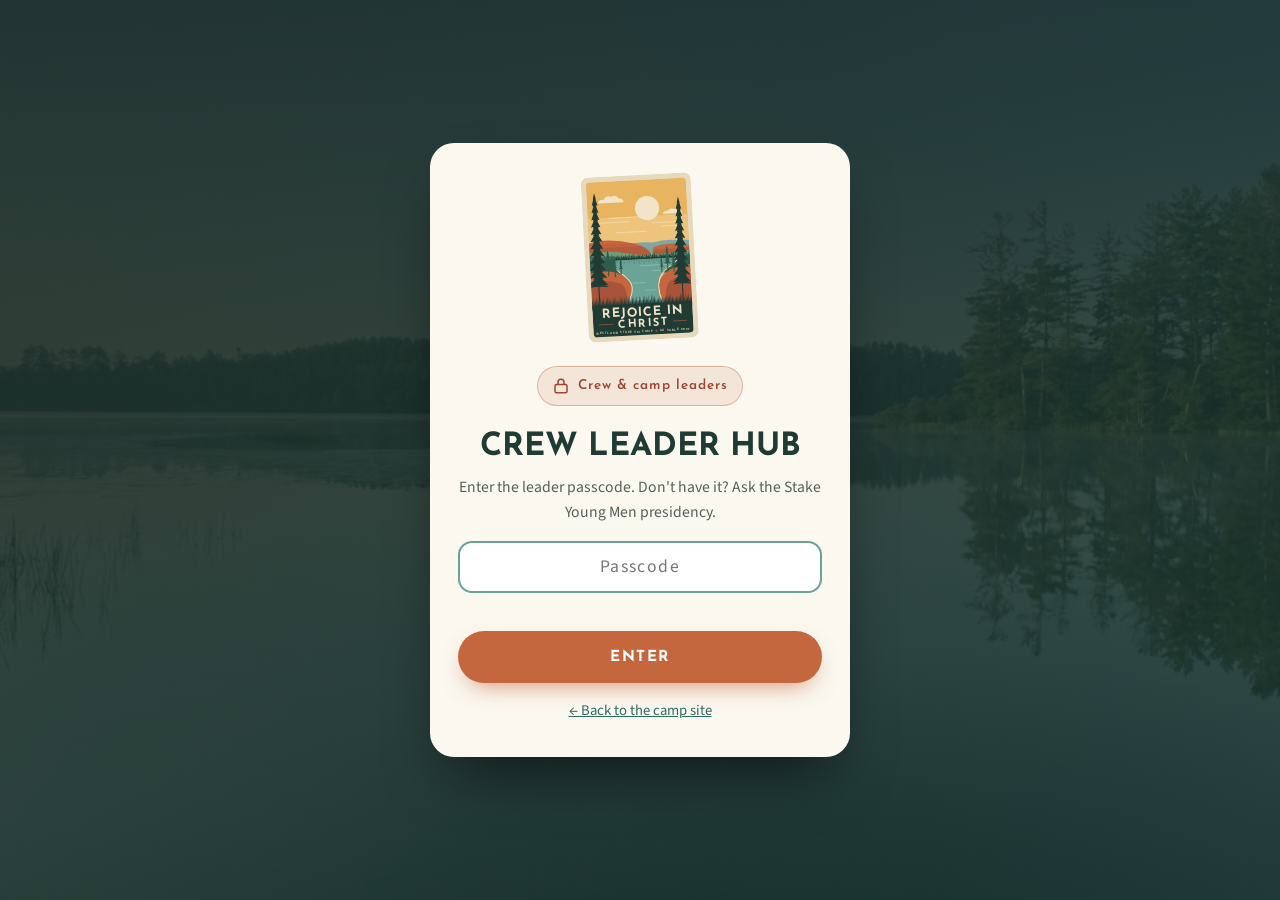
==== leaders.html @ 6565bef3 "Leader Hub: require passcode on every new visit Co-Authored-By: Claude Opus 5.5 <noreply@anthropic.c" ====
<!doctype html>
<html lang="en">
<head>
<meta charset="utf-8">
<meta name="viewport" content="width=device-width, initial-scale=1">
<title>Crew Leader Hub · Westland Stake YM Camp 2027</title>
<meta name="description" content="Crew leader responsibilities, checklists, cash and supply calculator, gear vehicle plan and menu for Westland Stake YM Camp 2027.">
<meta name="robots" content="noindex, nofollow">
<meta name="theme-color" content="#1F3B33">
<link rel="icon" href="assets/img/favicon.svg" type="image/svg+xml">
<link rel="preconnect" href="https://fonts.googleapis.com">
<link rel="preconnect" href="https://fonts.gstatic.com" crossorigin>
<link rel="stylesheet" href="https://fonts.googleapis.com/css2?family=Josefin+Sans:wght@600;700&family=Source+Sans+3:ital,wght@0,400;0,600;0,700;1,400&display=swap">
<script>
/* Leader Hub passcode: keeps casual visitors out. Not real security; private records live in Google. */
try{ localStorage.removeItem('ymcamp27:hub'); if(sessionStorage.getItem('ymcamp27:hub')!=='ok') document.documentElement.classList.add('locked'); }catch(e){ document.documentElement.classList.add('locked'); }
</script>
<link rel="stylesheet" href="assets/css/site.css">
</head>
<body class="page-leaders">
<svg width="0" height="0" style="position:absolute" aria-hidden="true">
<defs>
<symbol id="i-sun" viewBox="0 0 24 24" fill="none" stroke="currentColor" stroke-width="2" stroke-linecap="round"><circle cx="12" cy="12" r="4.5"/><path d="M12 2v2.5M12 19.5V22M2 12h2.5M19.5 12H22M4.9 4.9l1.8 1.8M17.3 17.3l1.8 1.8M4.9 19.1l1.8-1.8M17.3 6.7l1.8-1.8"/></symbol>
<symbol id="i-vest" viewBox="0 0 24 24" fill="none" stroke="currentColor" stroke-width="2" stroke-linejoin="round"><path d="M8 3h2.5l1.5 3 1.5-3H16l3 4v13a1 1 0 0 1-1 1h-5V9L12 7l-1 2v12H6a1 1 0 0 1-1-1V7z"/><path d="M5 13h6M13 13h6"/></symbol>
<symbol id="i-drop" viewBox="0 0 24 24" fill="none" stroke="currentColor" stroke-width="2" stroke-linejoin="round"><path d="M12 3s6.5 7 6.5 11.5a6.5 6.5 0 0 1-13 0C5.5 10 12 3 12 3z"/></symbol>
<symbol id="i-plus" viewBox="0 0 24 24" fill="none" stroke="currentColor" stroke-width="2" stroke-linejoin="round"><rect x="3" y="6" width="18" height="14" rx="2"/><path d="M9 6V4h6v2M12 10v6M9 13h6"/></symbol>
<symbol id="i-paw" viewBox="0 0 24 24" fill="none" stroke="currentColor" stroke-width="2"><ellipse cx="12" cy="15.5" rx="4.5" ry="3.8"/><circle cx="6" cy="10" r="1.8"/><circle cx="9.5" cy="6.5" r="1.8"/><circle cx="14.5" cy="6.5" r="1.8"/><circle cx="18" cy="10" r="1.8"/></symbol>
<symbol id="i-hand" viewBox="0 0 24 24" fill="none" stroke="currentColor" stroke-width="2" stroke-linecap="round" stroke-linejoin="round"><path d="M8 13V5.5a1.5 1.5 0 0 1 3 0V11M11 10V4.5a1.5 1.5 0 0 1 3 0V11M14 10.5V6a1.5 1.5 0 0 1 3 0v8a7 7 0 0 1-7 7h-.5A5.5 5.5 0 0 1 5 17.6L3.6 14a1.5 1.5 0 0 1 2.6-1.4L8 15"/></symbol>
<symbol id="i-signal" viewBox="0 0 24 24" fill="none" stroke="currentColor" stroke-width="2" stroke-linecap="round"><path d="M5 19v-3M10 19v-6M15 19v-9M20 19V7"/></symbol>
<symbol id="i-tent" viewBox="0 0 24 24" fill="none" stroke="currentColor" stroke-width="2" stroke-linejoin="round" stroke-linecap="round"><path d="M3 20 12 4l9 16zM12 4v16M9 20l3-6 3 6M2 20h20"/></symbol>
<symbol id="i-canoe" viewBox="0 0 24 24" fill="none" stroke="currentColor" stroke-width="2" stroke-linejoin="round" stroke-linecap="round"><path d="M2 13c3 3 17 3 20 0-2 4-18 4-20 0zM15 4l-5 12M9 18l-1.5 2"/></symbol>
<symbol id="i-map" viewBox="0 0 24 24" fill="none" stroke="currentColor" stroke-width="2" stroke-linejoin="round"><path d="M9 4 3 6v14l6-2 6 2 6-2V4l-6 2zM9 4v14M15 6v14"/></symbol>
<symbol id="i-lock" viewBox="0 0 24 24" fill="none" stroke="currentColor" stroke-width="2" stroke-linejoin="round"><rect x="4" y="10" width="16" height="11" rx="2"/><path d="M8 10V7a4 4 0 0 1 8 0v3"/></symbol>
<symbol id="i-sheet" viewBox="0 0 24 24" fill="none" stroke="currentColor" stroke-width="2" stroke-linejoin="round"><rect x="4" y="3" width="16" height="18" rx="2"/><path d="M4 9h16M4 15h16M10 9v12"/></symbol>
<symbol id="i-folder" viewBox="0 0 24 24" fill="none" stroke="currentColor" stroke-width="2" stroke-linejoin="round"><path d="M3 6a1 1 0 0 1 1-1h5l2 2h9a1 1 0 0 1 1 1v10a1 1 0 0 1-1 1H4a1 1 0 0 1-1-1z"/><path d="M12 11v5M9.5 13.5h5"/></symbol>
<symbol id="i-cash" viewBox="0 0 24 24" fill="none" stroke="currentColor" stroke-width="2" stroke-linejoin="round"><rect x="2" y="6" width="20" height="12" rx="2"/><circle cx="12" cy="12" r="2.6"/><path d="M6 9v.01M18 15v.01" stroke-linecap="round"/></symbol>
<symbol id="i-truck" viewBox="0 0 24 24" fill="none" stroke="currentColor" stroke-width="2" stroke-linejoin="round"><path d="M2 6h12v10H2zM14 10h4l3 3v3h-7z"/><circle cx="6" cy="18" r="2"/><circle cx="17" cy="18" r="2"/></symbol>
<symbol id="i-pot" viewBox="0 0 24 24" fill="none" stroke="currentColor" stroke-width="2" stroke-linejoin="round" stroke-linecap="round"><path d="M4 10h16v6a4 4 0 0 1-4 4H8a4 4 0 0 1-4-4zM2 10h2M20 10h2M9 6c0-1 1-1 1-2M14 6c0-1 1-1 1-2"/></symbol>
<symbol id="i-users" viewBox="0 0 24 24" fill="none" stroke="currentColor" stroke-width="2" stroke-linecap="round"><circle cx="9" cy="8" r="3.5"/><path d="M2.5 20a6.5 6.5 0 0 1 13 0"/><circle cx="17" cy="9" r="2.5"/><path d="M17 14a5 5 0 0 1 4.5 5"/></symbol>
<symbol id="i-pen" viewBox="0 0 24 24" fill="none" stroke="currentColor" stroke-width="2" stroke-linejoin="round" stroke-linecap="round"><path d="M14 4l6 6-11 11H3v-6z"/><path d="M12 6l6 6"/></symbol>
<symbol id="i-car" viewBox="0 0 24 24" fill="none" stroke="currentColor" stroke-width="2" stroke-linejoin="round"><path d="M3 15v-3l2-5h14l2 5v3z"/><path d="M3 15v3h3v-3M18 15v3h3v-3M3 12h18"/></symbol>
<symbol id="i-fire" viewBox="0 0 24 24" fill="none" stroke="currentColor" stroke-width="2" stroke-linejoin="round" stroke-linecap="round"><path d="M12 3c1 3 5 5 5 10a5 5 0 0 1-10 0c0-2 1-3.5 2-4.5 0 2 1 3 2 3 0-3-1-5 1-8.5zM4 21h16"/></symbol>
<symbol id="i-book" viewBox="0 0 24 24" fill="none" stroke="currentColor" stroke-width="2" stroke-linejoin="round"><path d="M12 6c-2-1.5-5-2-8-2v14c3 0 6 .5 8 2 2-1.5 5-2 8-2V4c-3 0-6 .5-8 2zM12 6v14"/></symbol>
<symbol id="i-ext" viewBox="0 0 24 24" fill="none" stroke="currentColor" stroke-width="2" stroke-linecap="round" stroke-linejoin="round"><path d="M14 4h6v6M20 4l-9 9M18 14v5a1 1 0 0 1-1 1H5a1 1 0 0 1-1-1V7a1 1 0 0 1 1-1h5"/></symbol>
<symbol id="i-menu" viewBox="0 0 24 24" fill="none" stroke="currentColor" stroke-width="2.2" stroke-linecap="round"><path d="M4 7h16M4 12h16M4 17h16"/></symbol>
<symbol id="i-badge" viewBox="0 0 48 48"><circle cx="24" cy="24" r="23" fill="#E8B460"/><circle cx="24" cy="18" r="7" fill="#F2E4C8"/><path d="M1 27q12-5 23 0t23 0v4H1z" fill="#C4673F"/><path d="M1 30h46v18H1z" fill="#2F5D4C"/><path d="M8 36q16-6 32 0" stroke="#6BA397" stroke-width="3" fill="none"/><path d="M12 22l4 10h-8zM36 20l5 12h-10z" fill="#1F3B33"/><circle cx="24" cy="24" r="22.5" fill="none" stroke="#F2E4C8" stroke-width="1.5"/></symbol>
</defs>
</svg>

<div class="gate" id="gate" role="dialog" aria-modal="true" aria-labelledby="gateTitle">
  <form class="gate-card" id="gateForm">
    <div class="gate-poster" data-poster="assets/img/poster.svg"></div>
    <div class="lock-badge"><svg width="18" height="18" aria-hidden="true"><use href="#i-lock"/></svg> Crew &amp; camp leaders</div>
    <h1 id="gateTitle">Crew Leader Hub</h1>
    <p>Enter the leader passcode. Don't have it? Ask the Stake Young Men presidency.</p>
    <label for="gatePass" class="sr">Passcode</label>
    <input id="gatePass" type="password" autocomplete="current-password" placeholder="Passcode" required>
    <p class="gate-err" id="gateErr" role="alert"></p>
    <button class="btn btn-rust" type="submit">Enter</button>
    <a class="gate-back" href="index.html">← Back to the camp site</a>
  </form>
</div>
<a class="skip" href="#main">Skip to content</a>

<header class="nav">
  <div class="wrap">
    <a class="brand" href="index.html" aria-label="Back to the main camp site">
      <svg class="badge" aria-hidden="true"><use href="#i-badge"/></svg>
      <span>Crew Leader Hub<small>YM Camp 2027</small></span>
    </a>
    <button class="menu-btn" aria-label="Open menu" aria-expanded="false" aria-controls="navlinks"><svg width="26" height="26" aria-hidden="true"><use href="#i-menu"/></svg></button>
    <ul class="nav-links" id="navlinks">
      <li><a href="index.html">Main site</a></li>
      <li><a href="index.html#river">Itinerary</a></li>
      <li><a class="cta" href="#records">Private records</a></li>
    </ul>
  </div>
</header>

<main id="main">
<section class="lead-hero">
  <div class="wrap">
    <div class="lock-badge"><svg width="18" height="18" aria-hidden="true"><use href="#i-lock"/></svg> For crew &amp; camp leaders</div>
    <h1><span>Westland Stake YM Camp 2027</span>Crew Leader Hub</h1>
    <p>The Stake Young Men presidency can't run logistics for the whole trip, so each crew handles its own. Everything you need to get your crew from the ward building to McKinley Landing and home again.</p>
    <div class="btns" style="margin-top:24px">
      <a class="btn btn-rust" href="#records">Open registrations &amp; forms</a>
      <a class="btn btn-ghost" href="#calc">Crew calculator</a>
    </div>
  </div>
</section>

<nav class="subnav" aria-label="Leader hub sections">
  <ul>
    <li><a href="#records">Records</a></li>
    <li><a href="#checklist">Checklist</a></li>
    <li><a href="#calc">Cash &amp; supplies</a></li>
    <li><a href="#driver">Gear vehicle</a></li>
    <li><a href="#menu">Menu</a></li>
    <li><a href="#leadsafety">Safety</a></li>
    <li><a href="#reimburse">Reimbursement</a></li>
    <li><a href="#open">Open items</a></li>
  </ul>
</nav>

<!-- PRIVATE RECORDS -->
<section id="records">
  <div class="wrap">
    <div class="sec-head reveal">
      <div><div class="eyebrow">Leaders only</div><h2>Registrations &amp; forms</h2></div>
      <p class="lede">These open in Google, not on this website. Only leaders who've been given access with their Google account can open them. Anyone else just sees "Request access."</p>
    </div>
    <div class="vault">
      <div class="vault-item reveal">
        <div class="ico"><svg aria-hidden="true"><use href="#i-sheet"/></svg></div>
        <h3>Registration responses</h3>
        <p>Every family's answers: roster, contacts, allergies, medications, swimming ability, gear needs. Filter by ward for your crew.</p>
        <div class="lockline"><svg width="16" height="16" aria-hidden="true"><use href="#i-lock"/></svg> Google Sheet · leaders only</div>
        <a class="btn btn-pine" data-link="responsesSheet" data-pending="Sheet link coming"><span class="lbl">Open responses</span></a>
      </div>
      <div class="vault-item reveal d1">
        <div class="ico"><svg aria-hidden="true"><use href="#i-folder"/></svg></div>
        <h3>Permission &amp; medical forms</h3>
        <p>Photos of each signed Permission and Medical Release Form. Parents email them in, and they're saved here. Drivers should carry copies for their crew.</p>
        <div class="lockline"><svg width="16" height="16" aria-hidden="true"><use href="#i-lock"/></svg> Google Drive folder · leaders only</div>
        <a class="btn btn-pine" data-link="formsFolder" data-pending="Folder link coming"><span class="lbl">Open forms folder</span></a>
      </div>
      <div class="vault-item reveal d2">
        <div class="ico"><svg aria-hidden="true"><use href="#i-users"/></svg></div>
        <h3>Volunteer sign-ups</h3>
        <p>Adults who've offered to help: drivers, gear vehicles and support at camp.</p>
        <div class="lockline"><svg width="16" height="16" aria-hidden="true"><use href="#i-lock"/></svg> Google Sheet · leaders only</div>
        <a class="btn btn-pine" data-link="volunteerSheet" data-pending="Link coming"><span class="lbl">Open volunteers</span></a>
      </div>
    </div>
    <div class="privacy-note reveal">
      <svg aria-hidden="true"><use href="#i-lock"/></svg>
      <div><strong>Keep it private.</strong> Don't download, forward or screenshot medical information outside the leader group. Print copies only for the trip, keep them with the crew's first aid kit, and return them after camp. All responses and uploads are deleted after camp.</div>
    </div>
  </div>
</section>

<!-- CHECKLIST -->
<section class="bg-paper" id="checklist">
  <div class="wrap">
    <div class="sec-head reveal">
      <div><div class="eyebrow">Your job</div><h2>Crew leader checklist</h2></div>
      <p class="lede">Check items off as your crew gets ready. Your progress saves on this device.</p>
    </div>
    <div class="pack-top reveal">
      <div class="progress" aria-hidden="true"><i data-progress="lead"></i></div>
      <span class="pack-count" data-progress-count="lead" aria-live="polite"></span>
      <button class="btn btn-line" data-reset="lead" style="min-height:44px">Reset</button>
      <button class="btn btn-pine print-btn" data-print style="min-height:44px">Print</button>
    </div>
    <div class="grid g2" data-checklist="lead" data-word="done">
      <div class="card reveal">
        <div class="phase"><h3>Roster &amp; forms <em>Before camp</em></h3>
        <ul class="check-list">
          <li><label><input type="checkbox" value="roster"><span>Find out who's going from your crew</span></label></li>
          <li><label><input type="checkbox" value="register"><span>Every young man completes online registration <small>deadline <span class="tbd">TBD</span></small></span></label></li>
          <li><label><input type="checkbox" value="permission"><span>Every signed permission &amp; medical form is in</span></label></li>
          <li><label><input type="checkbox" value="meds"><span>Know every young man's medications, allergies and dietary needs</span></label></li>
        </ul></div>
        <div class="phase"><h3>Rides &amp; gear <em>Before camp</em></h3>
        <ul class="check-list">
          <li><label><input type="checkbox" value="rides"><span>Rides arranged <strong>to camp and home again</strong> for every young man</span></label></li>
          <li><label><input type="checkbox" value="packing"><span>Every young man has the packing list, incl. water bottle and small dry bag</span></label></li>
          <li><label><input type="checkbox" value="shortgear"><span>Help anyone short on gear get what he needs</span></label></li>
          <li><label><input type="checkbox" value="bags"><span>Contractor bags (2 per person per river day) and zip ties <small>required, even with a gear vehicle</small></span></label></li>
          <li><label><input type="checkbox" value="vehicle"><span>Decide on a gear vehicle, driver and driver rotation <span class="opt">Optional</span></span></label></li>
        </ul></div>
      </div>
      <div class="card reveal d1">
        <div class="phase"><h3>Food &amp; money <em>Before camp</em></h3>
        <ul class="check-list">
          <li><label><input type="checkbox" value="menu"><span>Adapt the recommended menu for your crew's allergies</span></label></li>
          <li><label><input type="checkbox" value="food"><span>Buy food; bring coolers, ice, stoves and cooking gear</span></label></li>
          <li><label><input type="checkbox" value="cash"><span>Withdraw cash in $20 bills for campsites and pizza</span></label></li>
          <li><label><input type="checkbox" value="envelope"><span>Print the campsite reimbursement form; bring a waterproof receipt envelope</span></label></li>
          <li><label><input type="checkbox" value="devos"><span>Prepare crew devotionals and activities</span></label></li>
        </ul></div>
        <div class="phase"><h3>On the river <em>At camp</em></h3>
        <ul class="check-list">
          <li><label><input type="checkbox" value="leadlast"><span>Assign a lead canoe and a last canoe (with an adult)</span></label></li>
          <li><label><input type="checkbox" value="sites"><span>Reserve, register and pay for campsites at each stop</span></label></li>
          <li><label><input type="checkbox" value="sunscreen"><span>Sunscreen out at breakfast and lunch, every day</span></label></li>
          <li><label><input type="checkbox" value="pizza"><span>Thursday: order your crew's pizza in Mio and arrange pickup</span></label></li>
          <li><label><input type="checkbox" value="water"><span>Friday: fill water jugs at Mio (~1 gal per person)</span></label></li>
          <li><label><input type="checkbox" value="food-night"><span>Secure all food every night</span></label></li>
        </ul></div>
      </div>
      <div class="card reveal" style="grid-column:1/-1">
        <h3>Crew leader packing additions</h3>
        <ul class="check-list cols" style="columns:2;column-gap:32px">
          <li><label><input type="checkbox" value="p-cash"><span>$20 bills for campsites and pizza</span></label></li>
          <li><label><input type="checkbox" value="p-bags"><span>Contractor bags and zip ties for the whole crew</span></label></li>
          <li><label><input type="checkbox" value="p-form"><span>Printed campsite reimbursement form</span></label></li>
          <li><label><input type="checkbox" value="p-env"><span>Receipt envelope in a zip-lock</span></label></li>
          <li><label><input type="checkbox" value="p-fak"><span>Crew first aid kit (extra athletic tape)</span></label></li>
          <li><label><input type="checkbox" value="p-sun"><span>Crew sunscreen</span></label></li>
          <li><label><input type="checkbox" value="p-copies"><span>Copies of medical &amp; permission forms</span></label></li>
          <li><label><input type="checkbox" value="p-map"><span>1–2 Au Sable map guidebooks</span></label></li>
          <li><label><input type="checkbox" value="p-jugs"><span>Water jugs (~1 gal per person for the last night)</span></label></li>
          <li><label><input type="checkbox" value="p-tp"><span>Extra toilet paper and a small shovel</span></label></li>
          <li><label><input type="checkbox" value="p-cord"><span>50+ ft of paracord for tying up canoes</span></label></li>
          <li><label><input type="checkbox" value="p-trash"><span>Kitchen trash bags</span></label></li>
        </ul>
      </div>
    </div>
  </div>
</section>

<!-- CALCULATOR -->
<section id="calc">
  <div class="wrap">
    <div class="sec-head reveal">
      <div><div class="eyebrow">Plan your crew</div><h2>Cash &amp; supply calculator</h2></div>
      <p class="lede">Campsites are <strong>$20 per site per night, cash only</strong>, up to 8 people per site, for 4 nights. The Mio pizza place is believed to be cash only too.</p>
    </div>
    <div class="calc reveal">
      <div class="calc-input">
        <label for="crewSize">Crew size (youth + adults)</label>
        <div class="big" id="crewBig" aria-hidden="true">16</div>
        <input type="range" id="crewSize" min="2" max="40" value="16">
        <div class="stepper"><button data-step="-1" aria-label="One fewer person">−</button><button data-step="1" aria-label="One more person">+</button></div>
        <table class="cash-table" id="cashTable" style="margin-top:22px;color:var(--cream)">
          <tr data-max="8"><td>1–8 people</td><td>1 site</td><td>$80</td></tr>
          <tr data-max="16"><td>9–16</td><td>2 sites</td><td>$160</td></tr>
          <tr data-max="24"><td>17–24</td><td>3 sites</td><td>$240</td></tr>
          <tr data-max="32"><td>25–32</td><td>4 sites</td><td>$320</td></tr>
          <tr data-max="40"><td>33–40</td><td>5 sites</td><td>$400</td></tr>
        </table>
      </div>
      <div class="calc-out" aria-live="polite">
        <div class="out"><b id="o-camp">$160</b><span>Campsite cash, 4 nights (<span id="o-sites">2</span> sites a night) · <span id="o-bills"></span></span></div>
        <div class="out"><b id="o-pizza-cash">$80–$120</b><span>Thursday pizza: about <span id="o-pizza"></span> at $10–15 each (1 large per 2 people)</span></div>
        <div class="out wide"><b id="o-total">$240–$280</b><span>Total cash to bring. Saturday fast food is paid by the crew leader and reimbursed.</span></div>
        <div class="out"><b id="o-bags">160</b><span>Contractor bags (2 per person × 5 river days), plus zip ties</span></div>
        <div class="out"><b id="o-water">16 gal</b><span>Water to carry from Mio on Friday: <span id="o-jugs"></span></span></div>
        <div class="out"><b id="o-sand">96</b><span>Deli sandwiches, Wed–Fri lunches (2 per person per day)</span></div>
        <div class="out"><b id="o-dogs">48</b><span>Hot dogs for Tuesday dinner (3 per person)</span></div>
        <div class="out"><b id="o-mac">11</b><span>Boxes of mac &amp; cheese for Wednesday (2 per 3 people)</span></div>
        <div class="out"><b id="o-stew">12</b><span>Cans of beef stew for Friday (3 per 4 people)</span></div>
      </div>
    </div>
  </div>
</section>

<!-- DRIVER -->
<section class="bg-pine" id="driver">
  <div class="wrap">
    <div class="sec-head reveal">
      <div><div class="eyebrow">Optional</div><h2>Gear vehicle &amp; driver</h2></div>
      <p class="lede">A crew may send a truck, trailer or large vehicle with its gear. You provide your own driver. Without one, gear rides in the canoes, and that's fine.</p>
    </div>
    <ol class="timeline-driver" style="padding:0;margin:0">
      <li class="reveal"><b>After launch</b>Load the gear and drive straight to tonight's campground.</li>
      <li class="reveal d1"><b>Hold the sites</b>Register, pay cash, and set up a tent or dining fly on each site.</li>
      <li class="reveal d2"><b>Midday</b>Drive back upriver to the lunch spot and meet the crew.</li>
      <li class="reveal d3"><b>Afternoon</b>Run into Grayling or Mio for ice, food and supplies.</li>
      <li class="reveal"><b>Evening</b>Meet the crew at camp with the gear.</li>
    </ol>
    <div class="rotation reveal">
      <div class="shift"><b style="color:var(--gold-2);font-family:var(--display);letter-spacing:.06em">MORNING DRIVER</b><br>Moves gear, reserves and holds the campsite, meets the crew at lunch.</div>
      <div class="swap">⇄<br>SWAP AT LUNCH</div>
      <div class="shift"><b style="color:var(--gold-2);font-family:var(--display);letter-spacing:.06em">AFTERNOON DRIVER</b><br>Handles ice and supply runs, meets the crew at camp.</div>
    </div>
    <div class="grid g2" style="margin-top:24px">
      <div class="card reveal"><h3>Take turns</h3><p>No one needs to spend four days in the car. Rotate half-day shifts so every adult gets plenty of river time. Set the rotation before camp so everyone knows his shifts.</p></div>
      <div class="card reveal d1"><h3>Driver carries</h3><p>Campsite cash and the reimbursement form/envelope (if the crew leader isn't driving), copies of medical &amp; permission forms, a first aid kit, a charged phone and charger, and the day's lunch spot and campground.</p></div>
      <div class="card rust reveal" style="grid-column:1/-1"><h3>The crew's way off the river</h3><p>If anyone is injured, sick or has an emergency, the driver helps get him off the river and to safety, whether that's the hospital in Grayling or resting in the vehicle. <strong>Two-adult plan when transporting a young man:</strong> <span class="tbd">TBD</span> · <strong>Crews without a vehicle:</strong> emergency transport plan <span class="tbd">TBD</span></p></div>
    </div>
  </div>
</section>

<!-- MENU -->
<section id="menu">
  <div class="wrap">
    <div class="sec-head reveal">
      <div><div class="eyebrow">Feed the crew</div><h2>Recommended menu</h2></div>
      <p class="lede">A starting point. Adjust for your crew's allergies and tastes. Paper plates are fine; every campground has trash cans.</p>
    </div>
    <div class="table-scroll reveal">
      <table class="menu">
        <thead><tr><th></th><th>Tue 7/27<small>Keystone</small></th><th>Wed 7/28<small>Rainbow Bend</small></th><th>Thu 7/29<small>Mio</small></th><th>Fri 7/30<small>Meadow Springs</small></th><th>Sat 7/31<small>Head home</small></th></tr></thead>
        <tbody>
          <tr><th>Breakfast</th><td>At home</td><td>Oatmeal / granola</td><td>Bagels &amp; muffins</td><td>Oatmeal / granola</td><td>Leftovers</td></tr>
          <tr><th>Lunch</th><td>Sack lunch from home</td><td>Deli sandwiches</td><td>Deli sandwiches</td><td>Deli sandwiches</td><td>Fast food on the drive home</td></tr>
          <tr><th>Dinner</th><td>Roasted hot dogs (s'mores optional)</td><td>Mac &amp; cheese with smoked sausage</td><td>Pizza from Mio (cash, $10–15/pizza)</td><td>Beef stew &amp; mashed potatoes</td><td>Home</td></tr>
          <tr><th>Snacks</th><td colspan="5">Oranges, granola bars, trail mix, electrolyte packets</td></tr>
        </tbody>
      </table>
    </div>
    <div class="btns reveal" style="margin-top:20px">
      <a class="btn btn-line" data-link="shoppingList" data-pending="Full shopping list"><span class="lbl">Full shopping list &amp; allergy swaps</span></a>
    </div>
  </div>
</section>

<!-- SAFETY FOR LEADERS -->
<section class="bg-paper" id="leadsafety">
  <div class="wrap">
    <div class="sec-head reveal">
      <div><div class="eyebrow">Keep everyone safe</div><h2>Leader safety notes</h2></div>
      <p class="lede">The full river safety guide for families is on the <a href="index.html#safety">main site</a>. These are the leader-specific pieces.</p>
    </div>
    <div class="grid g3">
      <div class="card reveal"><div class="ico"><svg aria-hidden="true"><use href="#i-canoe"/></svg></div><h3>Lead canoe</h3><p>Experienced navigators who know every stop. Never passed. Signals every canoe in at each stop. <strong>Carries a map (required).</strong></p></div>
      <div class="card rust reveal d1"><div class="ico"><svg aria-hidden="true"><use href="#i-vest"/></svg></div><h3>Last canoe</h3><p>The most experienced paddlers, with <strong>at least one adult</strong>. No one ever behind it. Helps anyone stuck or tipped; calls for help if needed. Map recommended.</p></div>
      <div class="card reveal d2"><div class="ico"><svg aria-hidden="true"><use href="#i-canoe"/></svg></div><h3>Loading canoes</h3><p>1–2 per canoe is best. Waterproof every load. Clip in small items, but <strong>leave big bags loose</strong>. Sealed bags float, and tied-in gear makes a tipped canoe hard to right.</p></div>
      <div class="card reveal"><div class="ico"><svg aria-hidden="true"><use href="#i-paw"/></svg></div><h3>Food at night</h3><p>Lock food in a vehicle if you can; otherwise use closed, secure containers. Crews without a vehicle: plan ahead (another crew's vehicle, lockable bins, or a bear hang). Plan <span class="tbd">TBD</span></p></div>
      <div class="card reveal d1"><div class="ico"><svg aria-hidden="true"><use href="#i-plus"/></svg></div><h3>Medical</h3><p>Know every young man's medications. Crew first aid kit with extra athletic tape. Hospital in Grayling. If a young man must go home and there aren't enough leaders to drive, parents are asked to pick him up (~3 hrs).</p></div>
      <div class="card reveal d2"><div class="ico"><svg aria-hidden="true"><use href="#i-signal"/></svg></div><h3>Communication</h3><p>Cell service at most campgrounds; a short drive usually finds it. At least one satellite communicator. Who carries it: <span class="tbd">TBD</span></p></div>
    </div>
    <div class="guide-band reveal">
      <a data-link="mapGuidebook" class="guide-cover"><img src="assets/img/guidebook-cover.jpg" alt="Cover of A Map Guidebook to the Au Sable River by Wild Water Maps" loading="lazy" width="250" height="400"></a>
      <div>
        <div class="eyebrow">Required for the lead canoe</div>
        <h3>A Map Guidebook to the Au Sable River</h3>
        <p>Each crew needs at least one copy, ideally two: one in the lead canoe (required) and one in the last canoe (recommended). Waterproof and tear-resistant, with river mileage, access points and campsites marked.</p>
        <p class="reimb-note"><svg width="18" height="18" aria-hidden="true"><use href="#i-cash"/></svg> <span><strong>Reimbursable:</strong> one book per crew. Keep the receipt and submit it through the stake's online reimbursement process.</span></p>
        <a data-link="mapGuidebook" class="btn btn-pine" style="min-height:48px"><span class="lbl">Get the guidebook</span></a>
      </div>
    </div>
  </div>
</section>

<!-- REIMBURSEMENT -->
<section id="reimburse">
  <div class="wrap">
    <div class="sec-head reveal">
      <div><div class="eyebrow">Get paid back</div><h2>Paying &amp; reimbursement</h2></div>
      <p class="lede">Crew leaders pay for campsites, Thursday pizza and Saturday fast food. The stake reimburses you. Put every receipt in your envelope as you go.</p>
    </div>
    <div class="grid g2">
      <div class="card reveal">
        <div class="ico"><svg aria-hidden="true"><use href="#i-tent"/></svg></div>
        <h3>Campsites (cash, no receipts)</h3>
        <p>Record each payment on the <strong>Crew Leader Campsite Cash Reimbursement Form</strong>, sign it, and turn it in to the Stake YM presidency after camp. Due date <span class="tbd">TBD</span></p>
        <a class="btn btn-line" data-link="campsiteForm" data-pending="Campsite form" style="min-height:44px"><span class="lbl">Campsite reimbursement form</span></a>
      </div>
      <div class="card reveal d1">
        <div class="ico"><svg aria-hidden="true"><use href="#i-cash"/></svg></div>
        <h3>Pizza, fast food &amp; map book (receipts)</h3>
        <p>Keep the receipts in your envelope and submit them through the stake's online reimbursement process. One Au Sable map guidebook per crew is reimbursable.</p>
      </div>
    </div>
  </div>
</section>

<!-- OPEN ITEMS -->
<section class="bg-paper" id="open">
  <div class="wrap">
    <div class="sec-head reveal">
      <div><div class="eyebrow">Still being decided</div><h2>Open items</h2></div>
      <p class="lede">These are marked <span class="tbd">TBD</span> across the site and will be filled in as the stake decides.</p>
    </div>
    <ul class="open-list reveal">
      <li><span class="tbd">TBD</span> Final life jacket rule</li>
      <li><span class="tbd">TBD</span> Deadlines: kickoff, registration and forms, reimbursement</li>
      <li><span class="tbd">TBD</span> Outfitter name, check-in and pickup times; waiver?</li>
      <li><span class="tbd">TBD</span> Crews without a vehicle: emergency transport and food storage</li>
      <li><span class="tbd">TBD</span> Two-adult plan when a driver transports a young man</li>
      <li><span class="tbd">TBD</span> Who carries the satellite communicator</li>
      <li><span class="tbd">TBD</span> Camp-wide devotional schedule</li>
      <li><span class="tbd">TBD</span> Confirm the Mio pizza place is cash only</li>
      <li><span class="tbd">TBD</span> Names/locations of each day's lunch spots for drivers</li>
      <li><span class="tbd">TBD</span> Cost per young man; camp expectations</li>
    </ul>
  </div>
</section>
</main>

<footer>
  <svg class="treeline" viewBox="0 0 1200 60" preserveAspectRatio="none" aria-hidden="true" style="position:absolute;top:-59px;left:0"><path fill="currentColor" d="M0 60V40l20-30 20 30 15-20 15 20 25-36 25 36 15-22 15 22 20-28 20 28 30-40 30 40 15-18 15 18 25-34 25 34 20-26 20 26 15-20 15 20 30-38 30 38 20-24 20 24 25-34 25 34 15-18 15 18 20-30 20 30 30-40 30 40 15-20 15 20 25-32 25 32 20-24 20 24 15-18 15 18 30-38 30 38 20-26 20 26 25-30 25 30V60z"/></svg>
  <div class="wrap">
    <div class="foot">
      <div class="mini-poster" data-poster="assets/img/poster.svg"></div>
      <div><h3>Thank you, crew leaders</h3><p>Questions about the Hub? Contact the Stake Young Men presidency: Jason Mercado, Ryan Butler or Henry Young. Emergency contact: Ryan Butler.</p></div>
      <div class="btns"><a class="btn btn-ghost" href="index.html">Main site</a></div>
    </div>
    <div class="fine"><span>Westland Stake YM Camp 2027 · Crew Leader Hub</span><span>Private records live in Google and require leader access.</span></div>
  </div>
</footer>
<script src="assets/js/site.js"></script>
</body>
</html>
---- assets/css/site.css ----
/* Westland Stake YM Camp 2027 — "Rejoice in Christ" */
:root{
  --cream:#FBF8F0; --paper:#F2E4C8; --sand:#E6D9BE;
  --gold:#E8B460; --gold-2:#EEC47C;
  --rust:#C4673F; --rust-2:#A9533A; --rust-ink:#9A4630;
  --teal:#6BA397; --teal-2:#558A80; --teal-ink:#2E6B60;
  --pine:#2F5D4C; --pine-2:#1F3B33; --ink:#1B2A25; --muted:#55615B;
  --line:rgba(31,59,51,.14);
  --radius:18px; --shadow:0 18px 40px -18px rgba(31,59,51,.35);
  --display:'Josefin Sans',system-ui,sans-serif;
  --body:'Source Sans 3',system-ui,-apple-system,'Segoe UI',sans-serif;
  --max:1180px;
}
*{box-sizing:border-box}
html{scroll-behavior:smooth;scroll-padding-top:84px}
body{margin:0;background:var(--cream);color:var(--ink);font:18px/1.6 var(--body);-webkit-font-smoothing:antialiased}
img{max-width:100%;display:block}
a{color:var(--teal-ink)}
a:hover{color:var(--pine)}
h1,h2,h3,h4{font-family:var(--display);line-height:1.1;margin:0 0 .5em;color:var(--pine-2)}
h2{font-size:clamp(2rem,4.4vw,3.2rem);letter-spacing:.02em;text-transform:uppercase}
h3{font-size:1.35rem;letter-spacing:.02em}
p{margin:0 0 1em}
.wrap{max-width:var(--max);margin:0 auto;padding:0 24px}
.eyebrow{font-family:var(--display);font-weight:700;font-size:.85rem;letter-spacing:.22em;text-transform:uppercase;color:var(--rust-ink);display:inline-flex;align-items:center;gap:.6em;margin-bottom:.9em}
.eyebrow::before{content:"";width:28px;height:2px;background:var(--rust)}
.lede{font-size:1.2rem;color:var(--muted);max-width:62ch}
.skip{position:absolute;left:-999px;top:8px;background:var(--pine);color:#fff;padding:8px 14px;border-radius:8px;z-index:100}
.skip:focus{left:8px}
:focus-visible{outline:3px solid var(--gold);outline-offset:3px;border-radius:6px}

/* TBD chip */
.tbd{display:inline-block;font-family:var(--display);font-weight:700;font-size:.72em;letter-spacing:.12em;text-transform:uppercase;background:repeating-linear-gradient(-45deg,#F6E3B8,#F6E3B8 6px,#F2D9A2 6px,#F2D9A2 12px);color:#7A4A12;border:1px dashed #C8913A;border-radius:6px;padding:.15em .5em;vertical-align:.12em;white-space:nowrap}

/* ---------- NAV ---------- */
.nav{position:fixed;inset:0 0 auto;z-index:50;transition:background .3s,box-shadow .3s,padding .3s;padding:14px 0}
.nav.solid{background:rgba(251,248,240,.92);backdrop-filter:blur(10px);box-shadow:0 1px 0 var(--line);padding:8px 0}
.nav .wrap{display:flex;align-items:center;gap:20px}
.brand{display:flex;align-items:center;gap:10px;text-decoration:none;color:#fff;font-family:var(--display);font-weight:700;letter-spacing:.08em;text-transform:uppercase;font-size:.95rem;line-height:1.05}
.brand small{display:block;font-size:.68rem;letter-spacing:.2em;opacity:.85}
.brand .badge{width:42px;height:42px;flex:none}
.nav.solid .brand{color:var(--pine-2)}
.nav-links{display:flex;gap:4px;margin-left:auto;list-style:none;padding:0;margin-block:0}
.nav-links a{display:block;padding:10px 12px;border-radius:999px;font-family:var(--display);font-weight:600;font-size:.88rem;letter-spacing:.1em;text-transform:uppercase;text-decoration:none;color:#fff}
.nav.solid .nav-links a{color:var(--pine-2)}
.nav-links a:hover{background:rgba(255,255,255,.18)}
.nav.solid .nav-links a:hover{background:rgba(47,93,76,.08)}
.nav-links a.cta{background:var(--rust);color:#fff!important}
.nav-links a.cta:hover{background:var(--rust-2)}
.nav-links a.lead-link{border:1.5px solid currentColor}
.menu-btn{display:none;margin-left:auto;background:none;border:0;color:#fff;width:48px;height:48px;border-radius:12px;cursor:pointer}
.nav.solid .menu-btn{color:var(--pine-2)}
.page-leaders .nav:not(.solid) .brand,.page-leaders .nav:not(.solid) .menu-btn{color:#fff}
@media (min-width:1101px){.page-leaders .nav:not(.solid) .nav-links a{color:#fff}}
@media (max-width:1100px){
  .menu-btn{display:grid;place-items:center}
  .nav-links{position:fixed;inset:64px 12px auto;flex-direction:column;background:var(--cream);border-radius:20px;padding:12px;box-shadow:var(--shadow);transform:translateY(-12px);opacity:0;pointer-events:none;transition:.25s}
  .nav-links.open{transform:none;opacity:1;pointer-events:auto}
  .nav-links a{color:var(--pine-2)!important;padding:14px 16px}
  .nav-links a.cta{text-align:center}
}

/* ---------- HERO ---------- */
.hero{position:relative;min-height:100svh;display:grid;align-items:end;overflow:hidden;color:#fff;isolation:isolate}
.hero-bg{position:absolute;inset:-6% 0 0;background:url(../img/hero-canoes-sunset.jpg) center 60%/cover;z-index:-2;will-change:transform}
.hero::after{content:"";position:absolute;inset:0;z-index:-1;background:linear-gradient(180deg,rgba(31,59,51,.55) 0%,rgba(31,59,51,.05) 35%,rgba(31,59,51,.25) 60%,rgba(20,38,33,.92) 100%)}
.hero .wrap{display:grid;grid-template-columns:1.25fr .75fr;gap:48px;align-items:end;padding-bottom:64px;padding-top:120px;width:100%}
.hero h1{color:#fff;font-size:clamp(2.8rem,7.4vw,6rem);text-transform:uppercase;letter-spacing:.02em;line-height:.95;margin-bottom:.25em;text-shadow:0 2px 30px rgba(0,0,0,.25)}
.hero h1 span{display:block;color:var(--gold-2);font-size:.42em;letter-spacing:.18em;margin-bottom:.4em}
.hero .sub{font-size:1.25rem;max-width:40ch;opacity:.95}
.hero .when{display:flex;flex-wrap:wrap;gap:10px;margin:22px 0 28px}
.pill{display:inline-flex;align-items:center;gap:8px;padding:9px 16px;border-radius:999px;background:rgba(251,248,240,.14);border:1px solid rgba(251,248,240,.35);backdrop-filter:blur(6px);font-family:var(--display);font-weight:600;letter-spacing:.06em;font-size:.95rem}
.btns{display:flex;flex-wrap:wrap;gap:12px}
.btn{display:inline-flex;align-items:center;justify-content:center;gap:10px;min-height:52px;padding:0 24px;border-radius:999px;font-family:var(--display);font-weight:700;letter-spacing:.1em;text-transform:uppercase;font-size:.95rem;text-decoration:none;border:2px solid transparent;cursor:pointer;transition:transform .2s,background .2s,box-shadow .2s}
.btn:hover{transform:translateY(-2px)}
.btn-rust{background:var(--rust);color:#fff;box-shadow:0 10px 24px -10px rgba(196,103,63,.8)}
.btn-rust:hover{background:var(--rust-2);color:#fff}
.btn-ghost{border-color:rgba(255,255,255,.7);color:#fff}
.btn-ghost:hover{background:rgba(255,255,255,.12);color:#fff}
.btn-pine{background:var(--pine);color:#fff}
.btn-pine:hover{background:var(--pine-2);color:#fff}
.btn-line{border-color:var(--pine);color:var(--pine)}
.btn-line:hover{background:var(--pine);color:#fff}
.btn[aria-disabled=true]{opacity:.55;cursor:not-allowed;transform:none}
.poster-card{justify-self:end;width:min(320px,100%);transform:rotate(2.5deg);filter:drop-shadow(0 30px 40px rgba(0,0,0,.45));transition:transform .5s}
.poster-card:hover{transform:rotate(0) scale(1.02)}
.poster-card svg{width:100%;height:auto;display:block}
.sun{animation:sun 6s ease-in-out infinite alternate}
@keyframes sun{to{transform:translateY(5px)}}
.ripples line{animation:rip 3.2s ease-in-out infinite}
.ripples line:nth-child(2n){animation-delay:-1.4s}
@keyframes rip{50%{transform:translateX(8px);opacity:.4}}
.scroll-cue{position:absolute;left:50%;bottom:18px;translate:-50% 0;width:26px;height:42px;border:2px solid rgba(255,255,255,.7);border-radius:14px}
.scroll-cue::after{content:"";position:absolute;left:50%;top:8px;width:4px;height:8px;margin-left:-2px;background:#fff;border-radius:2px;animation:cue 1.8s infinite}
@keyframes cue{to{transform:translateY(14px);opacity:0}}
@media (max-width:860px){
  .hero .wrap{grid-template-columns:1fr;gap:28px}
  .poster-card{justify-self:start;width:190px;order:-1}
  .scroll-cue{display:none}
}

/* countdown */
.countdown{display:flex;gap:10px;margin-top:6px}
.countdown div{min-width:74px;text-align:center;padding:10px 8px;border-radius:14px;background:rgba(20,38,33,.55);border:1px solid rgba(255,255,255,.18)}
.countdown b{display:block;font-family:var(--display);font-size:2rem;line-height:1;color:var(--gold-2)}
.countdown span{font-size:.72rem;letter-spacing:.18em;text-transform:uppercase;opacity:.8}

/* ---------- SECTIONS ---------- */
section{padding:clamp(72px,10vw,120px) 0;position:relative}
.sec-head{display:grid;grid-template-columns:1fr 1fr;gap:40px;align-items:end;margin-bottom:48px}
.sec-head .lede{margin:0}
@media (max-width:860px){.sec-head{grid-template-columns:1fr;gap:12px}}
.bg-paper{background:var(--paper)}
.bg-pine{background:var(--pine-2);color:#E9E2D0}
.bg-pine h2,.bg-pine h3{color:var(--cream)}
.bg-pine .lede{color:#C9C4B4}
.bg-pine .eyebrow{color:var(--gold)}
.bg-pine .eyebrow::before{background:var(--gold)}
.edge-top{position:absolute;top:-1px;left:0;right:0;height:40px;color:var(--cream)}

/* stats */
.stats{display:grid;grid-template-columns:repeat(4,1fr);gap:16px;margin-top:-70px;position:relative;z-index:2}
.stat{background:var(--cream);border-radius:var(--radius);padding:26px 22px;box-shadow:var(--shadow);border:1px solid var(--line)}
.stat b{display:block;font-family:var(--display);font-size:clamp(2.2rem,4vw,3.2rem);line-height:1;color:var(--rust)}
.stat span{font-family:var(--display);font-weight:600;letter-spacing:.12em;text-transform:uppercase;font-size:.8rem;color:var(--pine)}
@media (max-width:860px){.stats{grid-template-columns:repeat(2,1fr);margin-top:-50px}}

/* intro split */
.split{display:grid;grid-template-columns:1fr 1fr;gap:56px;align-items:center}
.photo-stack{position:relative;aspect-ratio:4/5}
.photo-stack img{position:absolute;border-radius:var(--radius);object-fit:cover;box-shadow:var(--shadow)}
.photo-stack img:nth-child(1){inset:0 22% 18% 0;width:78%;height:82%}
.photo-stack img:nth-child(2){right:0;bottom:0;width:52%;height:52%;border:8px solid var(--cream)}
.theme-quote{margin-top:28px;padding:22px 24px;border-radius:var(--radius);background:var(--pine);color:var(--cream)}
.theme-quote strong{font-family:var(--display);letter-spacing:.14em;text-transform:uppercase;color:var(--gold)}
@media (max-width:860px){.split{grid-template-columns:1fr;gap:36px}}

/* ---------- RIVER MAP ---------- */
.map-card{background:var(--pine-2);border-radius:28px;padding:clamp(18px,3vw,36px);box-shadow:var(--shadow);color:var(--cream);overflow:hidden;position:relative}
.map-card::before{content:"";position:absolute;inset:0;background:radial-gradient(1000px 300px at 20% -10%,rgba(232,180,96,.18),transparent),radial-gradient(800px 300px at 100% 120%,rgba(107,163,151,.18),transparent);pointer-events:none}
.day-tabs{display:flex;gap:8px;flex-wrap:wrap;position:relative;margin-bottom:10px}
.day-tab{flex:1 1 0;min-width:120px;background:rgba(251,248,240,.06);color:var(--cream);border:1px solid rgba(251,248,240,.18);border-radius:16px;padding:12px 14px;text-align:left;cursor:pointer;font:inherit;transition:.2s}
.day-tab:hover{background:rgba(251,248,240,.12)}
.day-tab b{display:block;font-family:var(--display);letter-spacing:.12em;text-transform:uppercase;font-size:.85rem}
.day-tab span{font-size:.85rem;opacity:.75}
.day-tab[aria-selected=true]{background:var(--gold);color:var(--pine-2);border-color:var(--gold)}
.day-tab[aria-selected=true] span{opacity:1}
.river-svg{width:100%;height:auto;display:block;position:relative}
.river-svg .bank{fill:none;stroke:#2B4D41;stroke-width:46;stroke-linecap:round;stroke-linejoin:round}
.river-svg .water{fill:none;stroke:#3F7E71;stroke-width:16;stroke-linecap:round;stroke-linejoin:round}
.river-svg .pond{fill:none;stroke:#3F7E71;stroke-width:34;stroke-linecap:round}
.river-svg .flow{fill:none;stroke:rgba(169,207,197,.55);stroke-width:2;stroke-dasharray:4 14;animation:flow 2.2s linear infinite}
@keyframes flow{to{stroke-dashoffset:-36}}
.river-svg .seg{fill:none;stroke:var(--gold);stroke-width:8;stroke-linecap:round;transition:stroke-dasharray .9s cubic-bezier(.6,.05,.2,1)}
.river-svg .stop circle{fill:var(--cream);stroke:var(--pine-2);stroke-width:3;transition:.3s}
.river-svg .stop.camp circle{fill:var(--rust)}
.river-svg .stop.lunch circle{fill:var(--gold)}
.river-svg .stop text{fill:var(--cream);font-family:var(--display);font-weight:700;font-size:15px;letter-spacing:.05em}
.river-svg .stop text.mm{font-weight:600;font-size:12px;fill:#A9CFC5;letter-spacing:.1em}
.river-svg .stop.dim{opacity:.35}
.river-svg .tree{fill:#24473B}
.river-svg .canoe{transition:transform 1s cubic-bezier(.6,.05,.2,1)}
.legend{display:flex;gap:18px;flex-wrap:wrap;font-size:.85rem;opacity:.85;position:relative;margin-top:4px}
.legend i{display:inline-block;width:12px;height:12px;border-radius:50%;margin-right:6px;vertical-align:-1px;border:2px solid var(--pine-2)}
.day-detail{display:grid;grid-template-columns:.9fr 1.1fr;gap:28px;margin-top:22px;position:relative}
.day-detail h3{color:var(--gold);font-size:1.6rem;margin-bottom:.2em}
.day-detail .route{font-family:var(--display);letter-spacing:.06em;color:#A9CFC5;margin-bottom:14px}
.day-detail .miles{display:inline-flex;gap:6px;align-items:baseline;font-family:var(--display);color:var(--cream);margin-bottom:10px}
.day-detail .miles b{font-size:3rem;line-height:1;color:var(--gold)}
.day-detail p{color:#DCD5C3}
.sched{list-style:none;padding:0;margin:0;border-left:2px solid rgba(232,180,96,.35)}
.sched li{display:grid;grid-template-columns:96px 1fr;gap:10px;padding:7px 0 7px 16px;position:relative;font-size:.98rem;color:#E4DECD}
.sched li::before{content:"";position:absolute;left:-6px;top:15px;width:10px;height:10px;border-radius:50%;background:var(--pine-2);border:2px solid var(--gold)}
.sched li.hl::before{background:var(--gold)}
.sched time{font-family:var(--display);font-weight:600;color:var(--gold-2);font-size:.9rem;padding-top:2px}
.note-small{font-size:.85rem;opacity:.7;margin-top:10px}
.map-scroll{position:relative}
@media (max-width:860px){
  .day-detail{grid-template-columns:1fr}
  .map-scroll{overflow-x:auto;margin:0 calc(-1*clamp(18px,3vw,36px));padding:0 12px;scrollbar-width:none;-webkit-overflow-scrolling:touch}
  .map-scroll::-webkit-scrollbar{display:none}
  .river-svg{width:860px;max-width:none}
  .day-tabs{flex-wrap:nowrap;overflow-x:auto;scrollbar-width:none;margin-inline:calc(-1*clamp(18px,3vw,36px));padding-inline:clamp(18px,3vw,36px)}
  .day-tabs::-webkit-scrollbar{display:none}
  .day-tab{min-width:104px;flex:none;padding:10px 12px}
  .stat span{display:block;line-height:1.35;margin-top:6px}
}

/* gallery */
.gallery{display:flex;gap:16px;overflow-x:auto;scroll-snap-type:x mandatory;padding:6px 24px 18px;scrollbar-width:thin}
.gallery img{height:min(52vh,440px);width:auto;border-radius:var(--radius);scroll-snap-align:center;flex:none;object-fit:cover;box-shadow:var(--shadow)}

/* cards */
.grid{display:grid;gap:18px}
.g2{grid-template-columns:repeat(2,1fr)}
.g3{grid-template-columns:repeat(3,1fr)}
.g4{grid-template-columns:repeat(4,1fr)}
@media (max-width:980px){.g3,.g4{grid-template-columns:repeat(2,1fr)}}
@media (max-width:640px){.g2,.g3,.g4{grid-template-columns:1fr}}
.card{background:var(--cream);border:1px solid var(--line);border-radius:var(--radius);padding:26px;transition:transform .25s,box-shadow .25s}
.card:hover{transform:translateY(-3px);box-shadow:var(--shadow)}
.bg-paper .card{background:#FBF6EA}
.card .ico{width:52px;height:52px;border-radius:14px;display:grid;place-items:center;background:var(--pine);color:var(--gold);margin-bottom:16px}
.card .ico svg{width:28px;height:28px}
.card p:last-child,.card ul:last-child{margin-bottom:0}
.card ul{padding-left:1.1em;margin:0 0 1em}
.card li{margin:.25em 0}
.card.rust .ico{background:var(--rust);color:var(--cream)}
.card.teal .ico{background:var(--teal-ink);color:var(--cream)}
.card.feature{grid-column:span 2;background:linear-gradient(180deg,rgba(31,59,51,.35) 0%,rgba(31,59,51,.92) 55%),url(../img/canoe-bow-sm.jpg) center 35%/cover;color:#E4DECD;border:0;display:flex;flex-direction:column;justify-content:flex-end;min-height:340px}
.card.feature h3{color:var(--gold)}
@media (max-width:640px){.card.feature{grid-column:auto}}

/* crews */
.crew{position:relative;overflow:hidden;padding-top:30px}
.crew .num{position:absolute;right:16px;top:-14px;font-family:var(--display);font-weight:700;font-size:7rem;color:rgba(196,103,63,.12);line-height:1}
.crew h3{font-size:1.5rem}
.crew .units{display:flex;flex-wrap:wrap;gap:6px;margin:10px 0 14px}
.crew .units span{background:var(--paper);border-radius:999px;padding:4px 12px;font-size:.88rem;font-family:var(--display);font-weight:600;letter-spacing:.04em;color:var(--pine-2)}
.crew dl{margin:0;font-size:.95rem}
.crew dt{font-family:var(--display);font-weight:700;letter-spacing:.12em;text-transform:uppercase;font-size:.75rem;color:var(--rust-ink);margin-top:10px}
.crew dd{margin:2px 0 0}

/* packing */
.pack-top{display:flex;gap:16px;align-items:center;flex-wrap:wrap;margin-bottom:22px}
.progress{flex:1;min-width:220px;height:14px;border-radius:999px;background:rgba(31,59,51,.1);overflow:hidden}
.progress i{display:block;height:100%;width:0;background:linear-gradient(90deg,var(--teal),var(--pine));border-radius:inherit;transition:width .5s}
.pack-count{font-family:var(--display);font-weight:700;letter-spacing:.08em;color:var(--pine)}
.check-list{list-style:none;padding:0;margin:0}
.check-list li{border-top:1px solid var(--line)}
.check-list li:first-child{border-top:0}
.check-list label{display:flex;gap:12px;align-items:flex-start;padding:10px 4px;cursor:pointer;line-height:1.4}
.check-list input{appearance:none;flex:none;width:24px;height:24px;border:2px solid var(--pine);border-radius:7px;margin:0;display:grid;place-items:center;cursor:pointer;transition:.15s;background:#fff}
.check-list input::after{content:"";width:12px;height:7px;border:3px solid #fff;border-top:0;border-right:0;transform:rotate(-45deg) translate(1px,-1px) scale(0);transition:transform .15s}
.check-list input:checked{background:var(--teal-ink);border-color:var(--teal-ink)}
.check-list input:checked::after{transform:rotate(-45deg) translate(1px,-1px) scale(1)}
.check-list input:checked + span{color:var(--muted);text-decoration:line-through;text-decoration-color:rgba(46,107,96,.6)}
.check-list small{display:block;color:var(--muted);font-size:.85rem}
.check-list .opt{font-family:var(--display);font-size:.7rem;font-weight:700;letter-spacing:.1em;color:var(--teal-ink);text-transform:uppercase;margin-left:6px}

/* safety cards on pine */
.bg-pine .card{background:rgba(251,248,240,.05);border-color:rgba(251,248,240,.12);color:#DCD5C3}
.bg-pine .card h3{color:var(--cream)}
.bg-pine .card .ico{background:var(--gold);color:var(--pine-2)}
.bg-pine .card.rust .ico{background:var(--rust);color:var(--cream)}
.bg-pine .card strong{color:var(--gold-2)}
.canoe-order{display:flex;align-items:center;gap:8px;margin:14px 0 4px;flex-wrap:wrap}
.canoe-order span{font-family:var(--display);font-weight:700;font-size:.75rem;letter-spacing:.1em;padding:6px 10px;border-radius:8px;background:rgba(251,248,240,.1)}
.canoe-order span.lead{background:var(--gold);color:var(--pine-2)}
.canoe-order span.last{background:var(--rust);color:#fff}

/* registration steps */
.steps{counter-reset:s;display:grid;grid-template-columns:repeat(3,1fr);gap:18px}
.step{counter-increment:s;position:relative;padding-top:64px}
.step::before{content:counter(s);position:absolute;top:22px;left:26px;font-family:var(--display);font-weight:700;font-size:1.1rem;width:34px;height:34px;border-radius:50%;display:grid;place-items:center;background:var(--rust);color:#fff}
@media (max-width:860px){.steps{grid-template-columns:1fr}}
.reg-banner{display:grid;grid-template-columns:1fr auto;gap:24px;align-items:center;margin-top:24px;padding:28px;border-radius:24px;background:linear-gradient(120deg,var(--pine) 0%,var(--pine-2) 100%);color:var(--cream)}
.reg-banner h3{color:var(--gold)}
.reg-banner p{margin:0;color:#D6D0BF}
@media (max-width:760px){.reg-banner{grid-template-columns:1fr}}

/* FAQ */
.faq details{border-bottom:1px solid var(--line);padding:4px 0}
.faq summary{list-style:none;cursor:pointer;display:flex;justify-content:space-between;gap:20px;align-items:center;padding:18px 4px;font-family:var(--display);font-weight:700;font-size:1.15rem;color:var(--pine-2)}
.faq summary::-webkit-details-marker{display:none}
.faq summary::after{content:"+";flex:none;width:34px;height:34px;border-radius:50%;display:grid;place-items:center;background:var(--paper);color:var(--rust);font-size:1.4rem;transition:transform .3s}
.faq details[open] summary::after{transform:rotate(45deg);background:var(--rust);color:#fff}
.faq .ans{padding:0 4px 18px;color:var(--muted);max-width:75ch}

/* contacts */
.people{display:flex;flex-wrap:wrap;gap:12px}
.person{display:flex;gap:12px;align-items:center;padding:12px 18px 12px 12px;background:var(--cream);border:1px solid var(--line);border-radius:999px}
.person .av{width:44px;height:44px;border-radius:50%;display:grid;place-items:center;background:var(--teal-ink);color:#fff;font-family:var(--display);font-weight:700}
.person b{display:block;font-family:var(--display);letter-spacing:.03em}
.person small{color:var(--muted)}

/* footer */
footer{background:var(--pine-2);color:#BDB7A6;padding:70px 0 40px;position:relative;margin-top:59px}
footer .foot{display:grid;grid-template-columns:auto 1fr auto;gap:40px;align-items:center}
footer .mini-poster{width:120px}
footer h3{color:var(--cream);text-transform:uppercase;letter-spacing:.06em}
footer a{color:var(--gold-2)}
footer .fine{margin-top:40px;padding-top:20px;border-top:1px solid rgba(255,255,255,.1);font-size:.85rem;display:flex;justify-content:space-between;gap:20px;flex-wrap:wrap}
@media (max-width:760px){footer .foot{grid-template-columns:1fr}}
.treeline{display:block;width:100%;height:60px;color:var(--pine-2);margin-bottom:-1px}

/* reveal */
.reveal{opacity:0;transform:translateY(26px);transition:opacity .8s ease,transform .8s cubic-bezier(.2,.7,.2,1)}
.reveal.in{opacity:1;transform:none}
.reveal.d1{transition-delay:.08s}.reveal.d2{transition-delay:.16s}.reveal.d3{transition-delay:.24s}
@media (prefers-reduced-motion:reduce){
  *,*::before,*::after{animation:none!important;transition:none!important;scroll-behavior:auto!important}
  .reveal{opacity:1;transform:none}
}

/* ---------- LEADERS ---------- */
.lead-hero{position:relative;padding:150px 0 90px;color:#fff;overflow:hidden;isolation:isolate}
.lead-hero::before{content:"";position:absolute;inset:0;background:url(../img/misty-lake.jpg) center/cover;z-index:-2}
.lead-hero::after{content:"";position:absolute;inset:0;z-index:-1;background:linear-gradient(100deg,rgba(20,38,33,.94) 0%,rgba(31,59,51,.75) 55%,rgba(31,59,51,.35) 100%)}
.lead-hero h1{color:#fff;font-size:clamp(2.6rem,6vw,4.6rem);text-transform:uppercase}
.lead-hero h1 span{display:block;color:var(--gold);font-size:.38em;letter-spacing:.2em}
.lead-hero p{max-width:58ch;font-size:1.15rem;color:#E1DBCB}
.lock-badge{display:inline-flex;gap:8px;align-items:center;padding:8px 14px;border-radius:999px;background:rgba(232,180,96,.18);border:1px solid rgba(232,180,96,.5);color:var(--gold-2);font-family:var(--display);font-weight:600;letter-spacing:.08em;font-size:.85rem;margin-bottom:18px}
.subnav{position:sticky;top:58px;z-index:40;background:var(--cream);border-bottom:1px solid var(--line)}
.subnav ul{display:flex;gap:6px;list-style:none;margin:0;padding:10px 24px;overflow-x:auto;max-width:var(--max);margin:0 auto;scrollbar-width:none}
.subnav a{display:block;white-space:nowrap;padding:8px 14px;border-radius:999px;text-decoration:none;font-family:var(--display);font-weight:600;font-size:.85rem;letter-spacing:.08em;text-transform:uppercase;color:var(--pine)}
.subnav a:hover,.subnav a.on{background:var(--pine);color:#fff}
.vault{display:grid;grid-template-columns:repeat(3,1fr);gap:18px}
@media (max-width:900px){.vault{grid-template-columns:1fr}}
.vault-item{display:flex;flex-direction:column;gap:10px;padding:26px;border-radius:var(--radius);background:var(--cream);border:1px solid var(--line);position:relative;overflow:hidden}
.vault-item .ico{width:52px;height:52px;border-radius:14px;display:grid;place-items:center;background:var(--pine-2);color:var(--gold)}
.vault-item .ico svg{width:28px;height:28px}
.vault-item .btn{margin-top:auto}
.vault-item .lockline{display:flex;gap:6px;align-items:center;font-size:.85rem;color:var(--teal-ink);font-family:var(--display);font-weight:600;letter-spacing:.04em}
.privacy-note{margin-top:22px;display:grid;grid-template-columns:auto 1fr;gap:16px;padding:20px 24px;border-radius:var(--radius);background:#FFF9EC;border:1px dashed #C8913A}
.privacy-note svg{width:28px;height:28px;color:var(--rust)}
.calc{display:grid;grid-template-columns:.8fr 1.2fr;gap:28px;align-items:start}
@media (max-width:860px){.calc{grid-template-columns:1fr}}
.calc-input{background:var(--pine);color:var(--cream);border-radius:24px;padding:28px}
.calc-input label{font-family:var(--display);font-weight:700;letter-spacing:.12em;text-transform:uppercase;font-size:.85rem;color:var(--gold)}
.calc-input .big{font-family:var(--display);font-weight:700;font-size:4.6rem;line-height:1;color:#fff;margin:6px 0 10px}
.calc-input input[type=range]{width:100%;accent-color:var(--gold);height:30px}
.stepper{display:flex;gap:8px;margin-top:8px}
.stepper button{width:48px;height:48px;border-radius:12px;border:1px solid rgba(255,255,255,.3);background:rgba(255,255,255,.08);color:#fff;font-size:1.4rem;cursor:pointer}
.stepper button:hover{background:rgba(255,255,255,.18)}
.calc-out{display:grid;grid-template-columns:repeat(2,1fr);gap:14px}
@media (max-width:560px){.calc-out{gap:10px}.out{padding:14px}.out b{font-size:1.6rem}.out span{font-size:.85rem;line-height:1.35;display:block}}
.out{padding:18px 20px;border-radius:16px;background:var(--cream);border:1px solid var(--line)}
.out b{display:block;font-family:var(--display);font-size:2rem;line-height:1.1;color:var(--rust)}
.out span{font-size:.92rem;color:var(--muted)}
.out.wide{grid-column:1/-1;background:var(--paper)}
.phase{margin-bottom:26px}
.phase h3{display:flex;align-items:center;gap:12px}
.phase h3 em{font-style:normal;font-size:.8rem;font-family:var(--display);letter-spacing:.1em;color:var(--teal-ink);background:rgba(107,163,151,.15);padding:4px 10px;border-radius:999px}
.timeline-driver{display:grid;grid-template-columns:repeat(5,1fr);gap:12px;counter-reset:d}
@media (max-width:860px){.timeline-driver{grid-template-columns:1fr}}
.timeline-driver li{list-style:none;counter-increment:d;background:rgba(251,248,240,.06);border:1px solid rgba(251,248,240,.14);border-radius:16px;padding:18px;position:relative}
.timeline-driver li::before{content:counter(d);display:grid;place-items:center;width:30px;height:30px;border-radius:50%;background:var(--gold);color:var(--pine-2);font-family:var(--display);font-weight:700;margin-bottom:10px}
.timeline-driver b{color:var(--cream);font-family:var(--display);letter-spacing:.04em;display:block;margin-bottom:4px}
.rotation{display:grid;grid-template-columns:1fr auto 1fr;gap:16px;align-items:center;margin-top:24px}
.rotation .shift{padding:20px;border-radius:16px;background:rgba(232,180,96,.12);border:1px solid rgba(232,180,96,.35)}
.rotation .swap{font-family:var(--display);font-weight:700;color:var(--gold);text-align:center;letter-spacing:.1em}
@media (max-width:760px){.rotation{grid-template-columns:1fr}}
table.menu{width:100%;border-collapse:separate;border-spacing:0;font-size:.95rem;background:var(--cream);border-radius:var(--radius);overflow:hidden;border:1px solid var(--line)}
table.menu th,table.menu td{padding:12px 14px;text-align:left;vertical-align:top;border-bottom:1px solid var(--line)}
table.menu thead th{background:var(--pine);color:var(--cream);font-family:var(--display);letter-spacing:.08em;text-transform:uppercase;font-size:.85rem}
table.menu thead th small{display:block;color:var(--gold-2);letter-spacing:.04em;text-transform:none;font-weight:600}
table.menu tbody th{font-family:var(--display);color:var(--rust-ink);letter-spacing:.06em;text-transform:uppercase;font-size:.8rem;background:#FBF6EA}
.table-scroll{overflow-x:auto;border-radius:var(--radius)}
.table-scroll table{min-width:760px}
.cash-table{width:100%;border-collapse:collapse;font-size:.95rem}
.cash-table td,.cash-table th{padding:10px 12px;border-bottom:1px solid var(--line);text-align:left}
.cash-table tr.match{background:rgba(232,180,96,.25);font-weight:600}
.open-list{columns:2;column-gap:40px;padding-left:0;list-style:none}
.open-list li{break-inside:avoid;padding:10px 0;border-bottom:1px solid var(--line);display:flex;gap:10px}
@media (max-width:760px){.open-list{columns:1}}
.print-btn{margin-left:auto}
@media print{
  .nav,.subnav,.hero-bg,.scroll-cue,.btns,.print-btn,footer,.gallery{display:none!important}
  section{padding:24px 0}
  .reveal{opacity:1;transform:none}
}

.grid>*{min-width:0}
.phase h3{flex-wrap:wrap}
.card ul.check-list{padding-left:0}
@media (max-width:640px){.check-list.cols{columns:1!important}}

.theme-verse{font-family:var(--display);font-size:1.45rem;line-height:1.3;color:var(--cream);margin:.5em 0 .35em}
.purpose{position:relative;padding-top:30px;border-top:4px solid var(--rust)}
.purpose:nth-child(2){border-top-color:var(--teal)}
.purpose:nth-child(3){border-top-color:var(--gold)}
.pnum{font-family:var(--display);font-weight:700;font-size:2.6rem;line-height:1;color:var(--rust);opacity:.9;margin-bottom:12px}
.purpose:nth-child(2) .pnum{color:var(--teal-ink)}
.purpose:nth-child(3) .pnum{color:#B07A1E}
.note-src{margin-top:22px;font-size:.92rem;color:var(--muted);max-width:90ch}

.guide{display:grid;grid-template-columns:110px 1fr;gap:18px;align-items:start}
.guide p{font-size:.95rem}
.guide-cover{display:block;transform:rotate(-3deg);transition:transform .3s;filter:drop-shadow(0 12px 18px rgba(31,59,51,.35))}
.guide-cover:hover{transform:rotate(0) scale(1.04)}
.guide-cover img{width:100%;height:auto;border-radius:6px}
.guide-band{display:grid;grid-template-columns:170px 1fr;gap:32px;align-items:center;margin-top:28px;padding:28px 32px;border-radius:24px;background:#FBF6EA;border:1px solid var(--line)}
.guide-band h3{font-size:1.6rem}
@media (max-width:640px){.guide-band{grid-template-columns:1fr;padding:24px}.guide-band .guide-cover{width:150px}}

.reimb-note{display:flex;gap:10px;align-items:flex-start;padding:12px 16px;border-radius:12px;background:rgba(232,180,96,.2);border:1px solid rgba(200,145,58,.45);color:var(--pine-2);font-size:.95rem}
.reimb-note svg{flex:none;margin-top:3px;color:var(--rust)}

/* passcode gate */
.gate{display:none}
html.locked body>*:not(.gate):not(svg){display:none!important}
html.locked .gate{display:grid;place-items:center;min-height:100svh;padding:24px;background:linear-gradient(160deg,rgba(20,38,33,.92),rgba(31,59,51,.82)),url(../img/misty-lake-sm.jpg) center/cover}
.gate-card{width:min(420px,100%);background:var(--cream);border-radius:24px;padding:32px 28px;box-shadow:0 30px 60px -20px rgba(0,0,0,.6);text-align:center}
.gate-card h1{font-size:2rem;text-transform:uppercase;margin:.2em 0 .3em}
.gate-card .lock-badge{background:rgba(196,103,63,.12);border-color:rgba(196,103,63,.4);color:var(--rust-ink)}
.gate-card p{color:var(--muted);font-size:.98rem}
.gate-poster{width:110px;margin:0 auto 16px;transform:rotate(-3deg)}
.gate-card input{width:100%;min-height:52px;border-radius:14px;border:2px solid var(--line);padding:0 16px;font:inherit;font-size:1.1rem;text-align:center;letter-spacing:.08em;background:#fff}
.gate-card input:focus{outline:none;border-color:var(--teal)}
.gate-card .btn{width:100%;margin-top:4px}
.gate-err{min-height:1.4em;color:var(--rust-ink)!important;font-weight:600;margin:.4em 0}
.gate-back{display:inline-block;margin-top:16px;font-size:.92rem}
.gate-card.shake{animation:shake .35s}
@keyframes shake{25%{transform:translateX(-8px)}75%{transform:translateX(8px)}}
.sr{position:absolute;width:1px;height:1px;overflow:hidden;clip:rect(0 0 0 0)}
.lock-out{margin-left:auto}
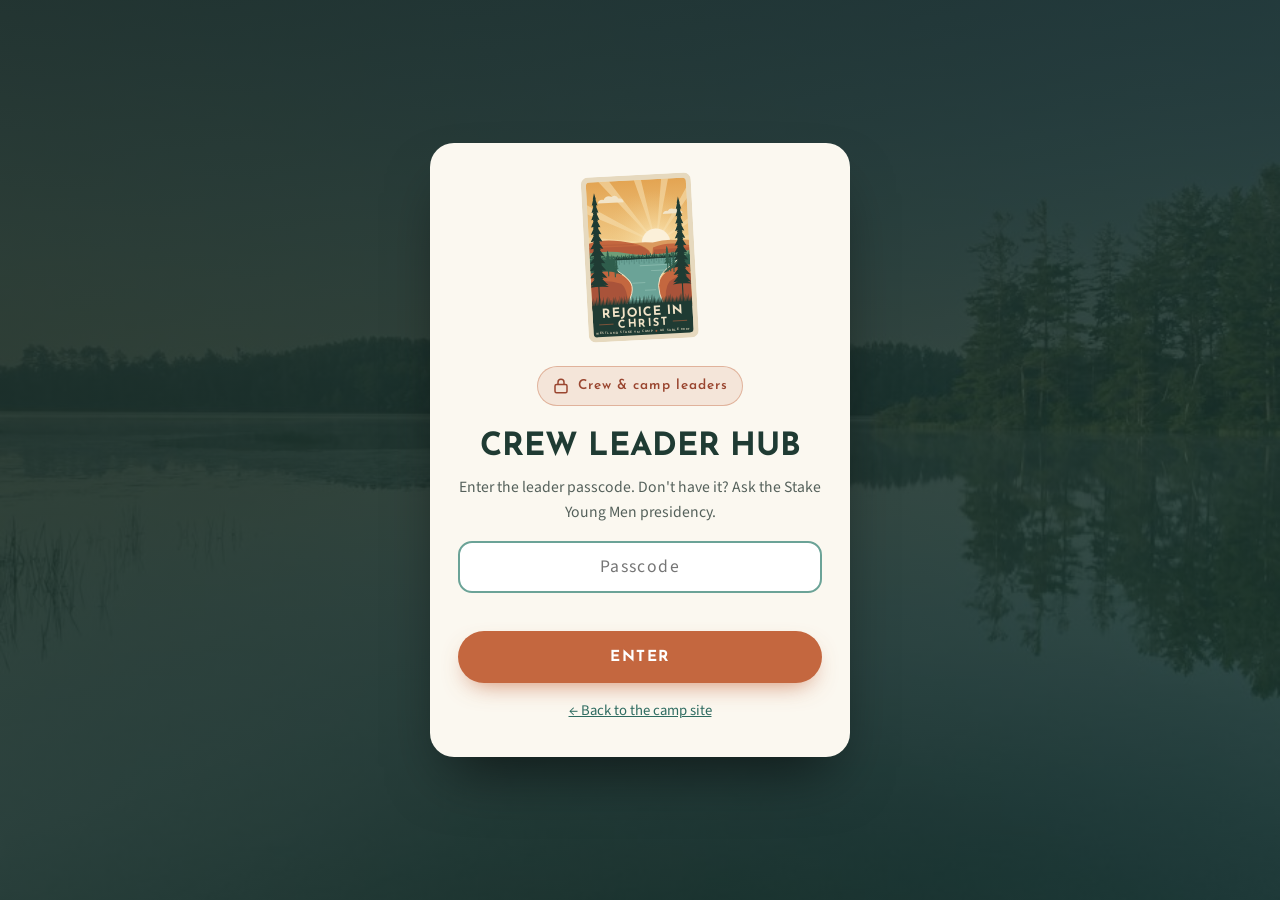
==== commit b3556cb5: "Sunrise logo; move trees out of the river; cache-bust poster Co-Authored-By: Claude Opus 5.5 <norepl" ====
--- a/leaders.html
+++ b/leaders.html
@@ -49,7 +49,7 @@
 
 <div class="gate" id="gate" role="dialog" aria-modal="true" aria-labelledby="gateTitle">
   <form class="gate-card" id="gateForm">
-    <div class="gate-poster" data-poster="assets/img/poster.svg"></div>
+    <div class="gate-poster" data-poster="assets/img/poster.svg?v=3"></div>
     <div class="lock-badge"><svg width="18" height="18" aria-hidden="true"><use href="#i-lock"/></svg> Crew &amp; camp leaders</div>
     <h1 id="gateTitle">Crew Leader Hub</h1>
     <p>Enter the leader passcode. Don't have it? Ask the Stake Young Men presidency.</p>
@@ -376,7 +376,7 @@
   <svg class="treeline" viewBox="0 0 1200 60" preserveAspectRatio="none" aria-hidden="true" style="position:absolute;top:-59px;left:0"><path fill="currentColor" d="M0 60V40l20-30 20 30 15-20 15 20 25-36 25 36 15-22 15 22 20-28 20 28 30-40 30 40 15-18 15 18 25-34 25 34 20-26 20 26 15-20 15 20 30-38 30 38 20-24 20 24 25-34 25 34 15-18 15 18 20-30 20 30 30-40 30 40 15-20 15 20 25-32 25 32 20-24 20 24 15-18 15 18 30-38 30 38 20-26 20 26 25-30 25 30V60z"/></svg>
   <div class="wrap">
     <div class="foot">
-      <div class="mini-poster" data-poster="assets/img/poster.svg"></div>
+      <div class="mini-poster" data-poster="assets/img/poster.svg?v=3"></div>
       <div><h3>Thank you, crew leaders</h3><p>Questions about the Hub? Contact the Stake Young Men presidency: Jason Mercado, Ryan Butler or Henry Young. Emergency contact: Ryan Butler.</p></div>
       <div class="btns"><a class="btn btn-ghost" href="index.html">Main site</a></div>
     </div>
--- a/assets/css/site.css
+++ b/assets/css/site.css
@@ -129,8 +129,7 @@
 .split{display:grid;grid-template-columns:1fr 1fr;gap:56px;align-items:center}
 .photo-stack{position:relative;aspect-ratio:4/5}
 .photo-stack img{position:absolute;border-radius:var(--radius);object-fit:cover;box-shadow:var(--shadow)}
-.photo-stack img:nth-child(1){inset:0 22% 18% 0;width:78%;height:82%}
-.photo-stack img:nth-child(2){right:0;bottom:0;width:52%;height:52%;border:8px solid var(--cream)}
+.photo-stack img{inset:0;width:100%;height:100%;object-position:center 60%}
 .theme-quote{margin-top:28px;padding:22px 24px;border-radius:var(--radius);background:var(--pine);color:var(--cream)}
 .theme-quote strong{font-family:var(--display);letter-spacing:.14em;text-transform:uppercase;color:var(--gold)}
 @media (max-width:860px){.split{grid-template-columns:1fr;gap:36px}}
